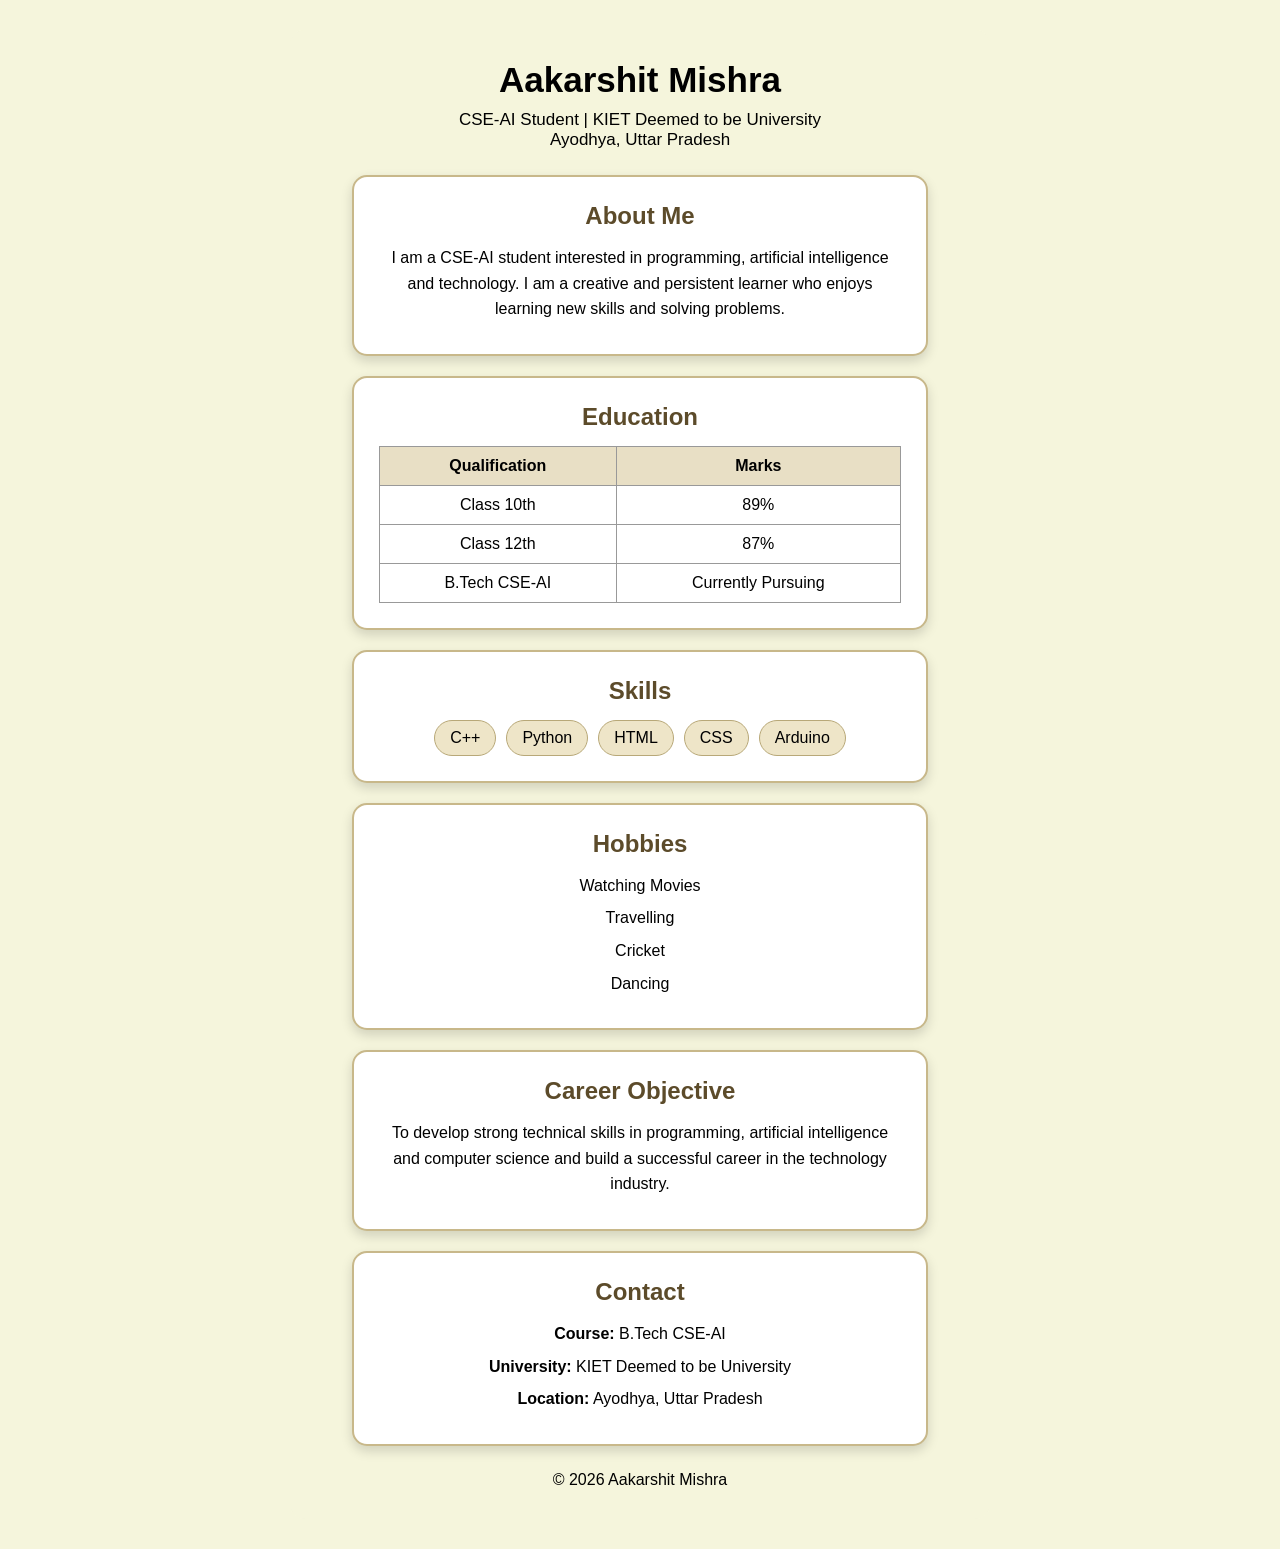
==== index.html @ c1b0e6c6 "git" ====
<!DOCTYPE html>
<html lang="en">
<head>
    <meta charset="UTF-8">
    <meta name="viewport" content="width=device-width, initial-scale=1.0">

    <title>Aakarshit Mishra Resume</title>

    <style>

        * {
            margin: 0;
            padding: 0;
            box-sizing: border-box;
        }

        body {
            font-family: Arial, sans-serif;
            background-color: beige;
            display: flex;
            justify-content: center;
            padding: 30px;
        }

        /* Main Resume */
        .resume {
            width: 700px;
            background-color: #f5f5dc;
            padding: 30px;
            border-radius: 15px;
        }

        /* Header */
        .header {
            text-align: center;
            margin-bottom: 25px;
        }

        .header h1 {
            font-size: 35px;
            margin-bottom: 10px;
        }

        .header p {
            font-size: 17px;
        }

        /* Flexbox Cards */
        .cards {
            display: flex;
            flex-direction: column;
            align-items: center;
            gap: 20px;
        }

        /* Individual Card */
        .card {
            width: 90%;
            background-color: white;
            padding: 25px;
            border-radius: 15px;
            border: 2px solid #c8b88a;
            box-shadow: 0px 5px 12px rgba(0,0,0,0.15);
        }

        .card h2 {
            text-align: center;
            margin-bottom: 15px;
            color: #5c4b2a;
        }

        .card p {
            text-align: center;
            line-height: 1.6;
            margin: 7px;
        }

        /* Education Table */
        table {
            width: 100%;
            border-collapse: collapse;
        }

        th, td {
            border: 1px solid #999;
            padding: 10px;
            text-align: center;
        }

        th {
            background-color: #e8dfc5;
        }

        /* Skills */
        .skills {
            display: flex;
            justify-content: center;
            flex-wrap: wrap;
            gap: 10px;
        }

        .skill {
            background-color: #eee5c8;
            padding: 8px 15px;
            border-radius: 20px;
            border: 1px solid #b8a878;
        }

        /* Footer */
        .footer {
            text-align: center;
            margin-top: 25px;
        }

    </style>

</head>

<body>

    <div class="resume">

        <!-- Header -->
        <div class="header">

            <h1>Aakarshit Mishra</h1>

            <p>
                CSE-AI Student | KIET Deemed to be University
            </p>

            <p>
                Ayodhya, Uttar Pradesh
            </p>

        </div>


        <!-- All Cards -->
        <div class="cards">


            <!-- About Me -->
            <div class="card">

                <h2>About Me</h2>

                <p>
                    I am a CSE-AI student interested in programming,
                    artificial intelligence and technology. I am a
                    creative and persistent learner who enjoys learning
                    new skills and solving problems.
                </p>

            </div>


            <!-- Education -->
            <div class="card">

                <h2>Education</h2>

                <table>

                    <tr>
                        <th>Qualification</th>
                        <th>Marks</th>
                    </tr>

                    <tr>
                        <td>Class 10th</td>
                        <td>89%</td>
                    </tr>

                    <tr>
                        <td>Class 12th</td>
                        <td>87%</td>
                    </tr>

                    <tr>
                        <td>B.Tech CSE-AI</td>
                        <td>Currently Pursuing</td>
                    </tr>

                </table>

            </div>


            <!-- Skills -->
            <div class="card">

                <h2>Skills</h2>

                <div class="skills">

                    <div class="skill">C++</div>
                    <div class="skill">Python</div>
                    <div class="skill">HTML</div>
                    <div class="skill">CSS</div>
                    <div class="skill">Arduino</div>

                </div>

            </div>


            <!-- Hobbies -->
            <div class="card">

                <h2>Hobbies</h2>

                <p>Watching Movies</p>
                <p>Travelling</p>
                <p>Cricket</p>
                <p>Dancing</p>

            </div>


            <!-- Career Objective -->
            <div class="card">

                <h2>Career Objective</h2>

                <p>
                    To develop strong technical skills in programming,
                    artificial intelligence and computer science and
                    build a successful career in the technology industry.
                </p>

            </div>


            <!-- Contact -->
            <div class="card">

                <h2>Contact</h2>

                <p><b>Course:</b> B.Tech CSE-AI</p>

                <p>
                    <b>University:</b>
                    KIET Deemed to be University
                </p>

                <p><b>Location:</b> Ayodhya, Uttar Pradesh</p>

            </div>


        </div>


        <div class="footer">

            <p>© 2026 Aakarshit Mishra</p>

        </div>

    </div>

</body>
</html>
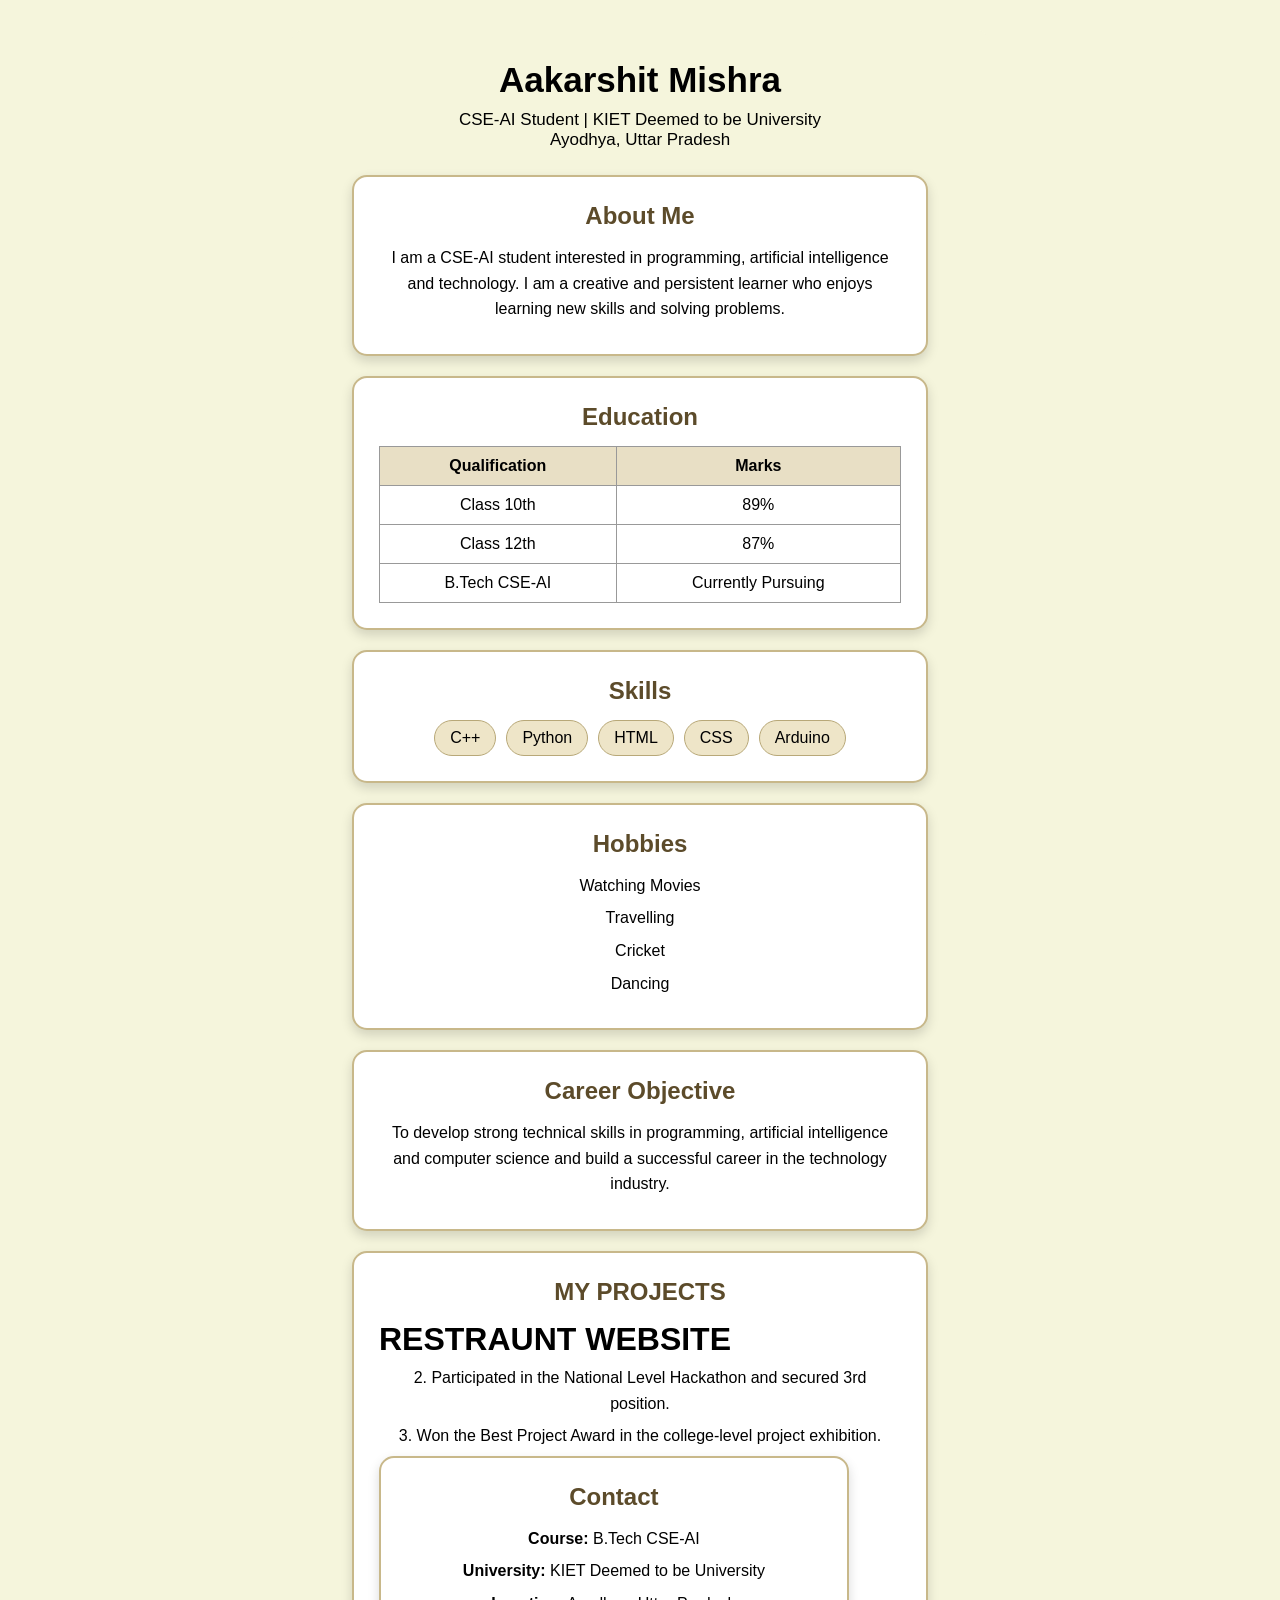
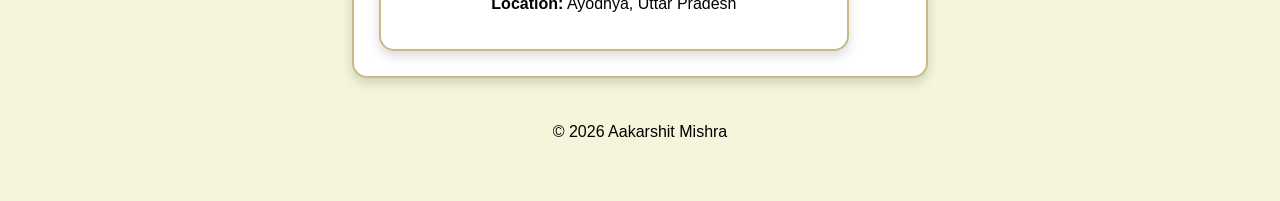
==== commit d50ead0e: "hj" ====
--- a/index.html
+++ b/index.html
@@ -230,6 +230,23 @@
                 </p>
 
             </div>
+            <div class="card">
+
+                <h2>MY PROJECTS</h2>
+
+                <p>
+                   <h1>
+                    RESTRAUNT WEBSITE  <href="hotel.html"></href></h1>
+                </p>
+                
+
+                <p>
+                    2. Participated in the National Level Hackathon and secured 3rd position.
+                </p>
+
+                <p>
+                    3. Won the Best Project Award in the college-level project exhibition.
+                </p>
 
 
             <!-- Contact -->
@@ -249,6 +266,7 @@
             </div>
 
 
+
         </div>
 
 
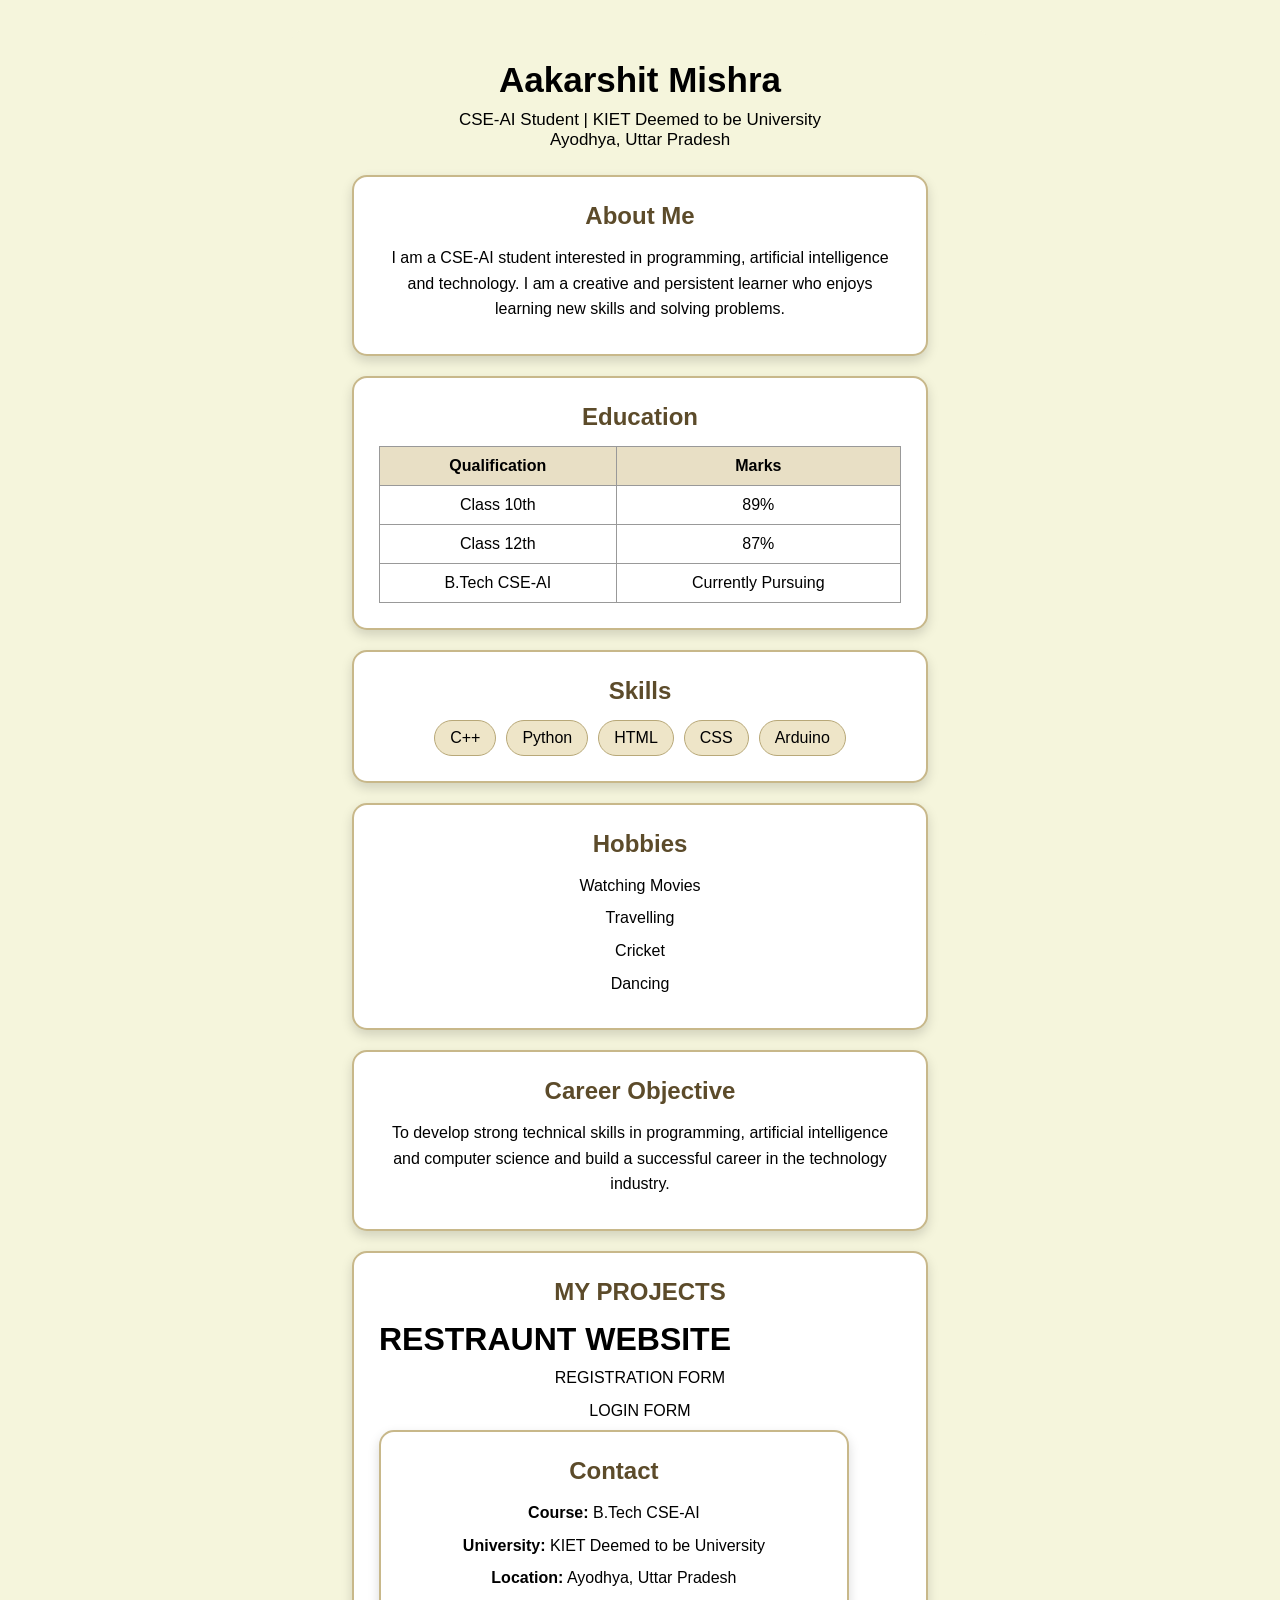
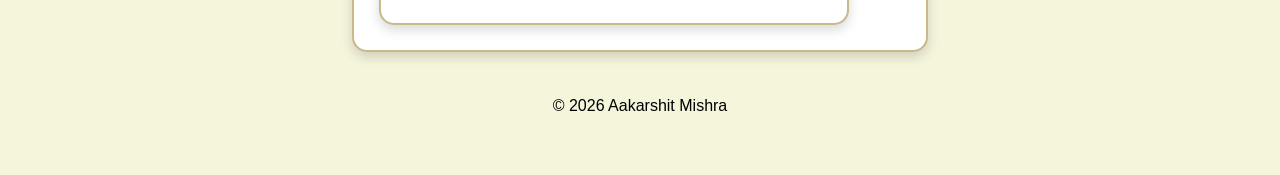
==== commit da470901: "yes" ====
--- a/index.html
+++ b/index.html
@@ -238,14 +238,14 @@
                    <h1>
                     RESTRAUNT WEBSITE  <href="hotel.html"></href></h1>
                 </p>
-                
-
-                <p>
-                    2. Participated in the National Level Hackathon and secured 3rd position.
-                </p>
-
-                <p>
-                    3. Won the Best Project Award in the college-level project exhibition.
+
+
+                <p>
+                  <href="registration.html">REGISTRATION FORM</href>
+                </p>
+
+                <p>
+                    <href="form.html">LOGIN FORM</href>
                 </p>
 
 
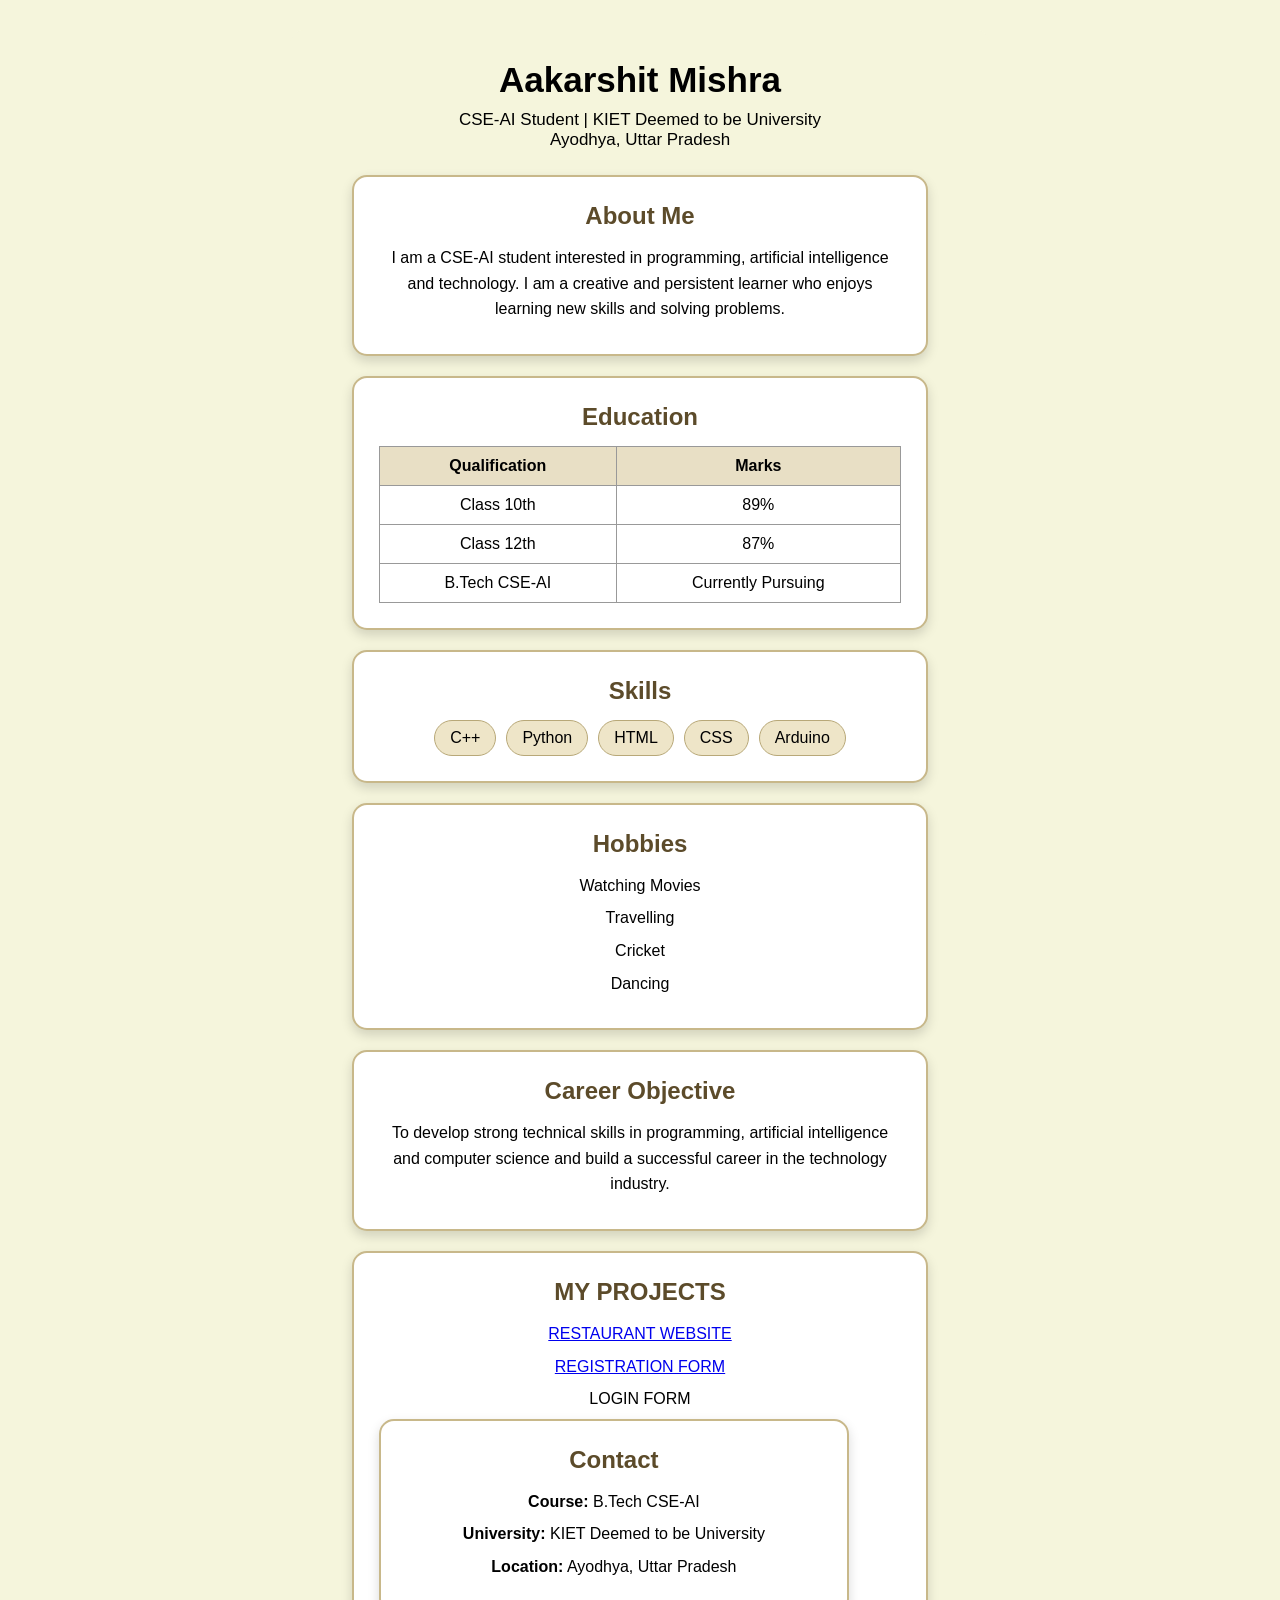
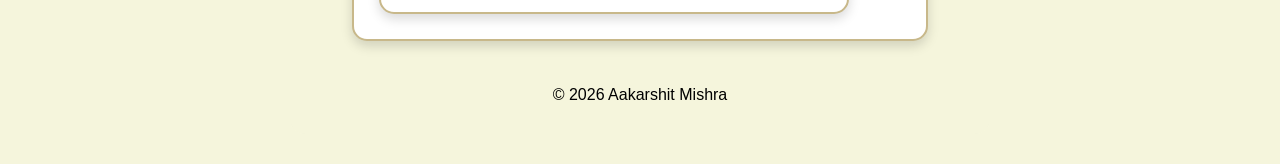
==== commit 3ce8221e: "add external css styling" ====
--- a/index.html
+++ b/index.html
@@ -231,17 +231,18 @@
 
             </div>
             <div class="card">
+                <!--My Projects-->
 
                 <h2>MY PROJECTS</h2>
 
                 <p>
-                   <h1>
-                    RESTRAUNT WEBSITE  <href="hotel.html"></href></h1>
-                </p>
-
-
-                <p>
-                  <href="registration.html">REGISTRATION FORM</href>
+                   
+                     <a href="hotel.html">RESTAURANT WEBSITE</a>
+                </p>
+
+
+                <p>
+                  <a href="registration.html"> REGISTRATION FORM </a>
                 </p>
 
                 <p>
@@ -249,7 +250,7 @@
                 </p>
 
 
-            <!-- Contact -->
+            <!-- Contact -->  
             <div class="card">
 
                 <h2>Contact</h2>
